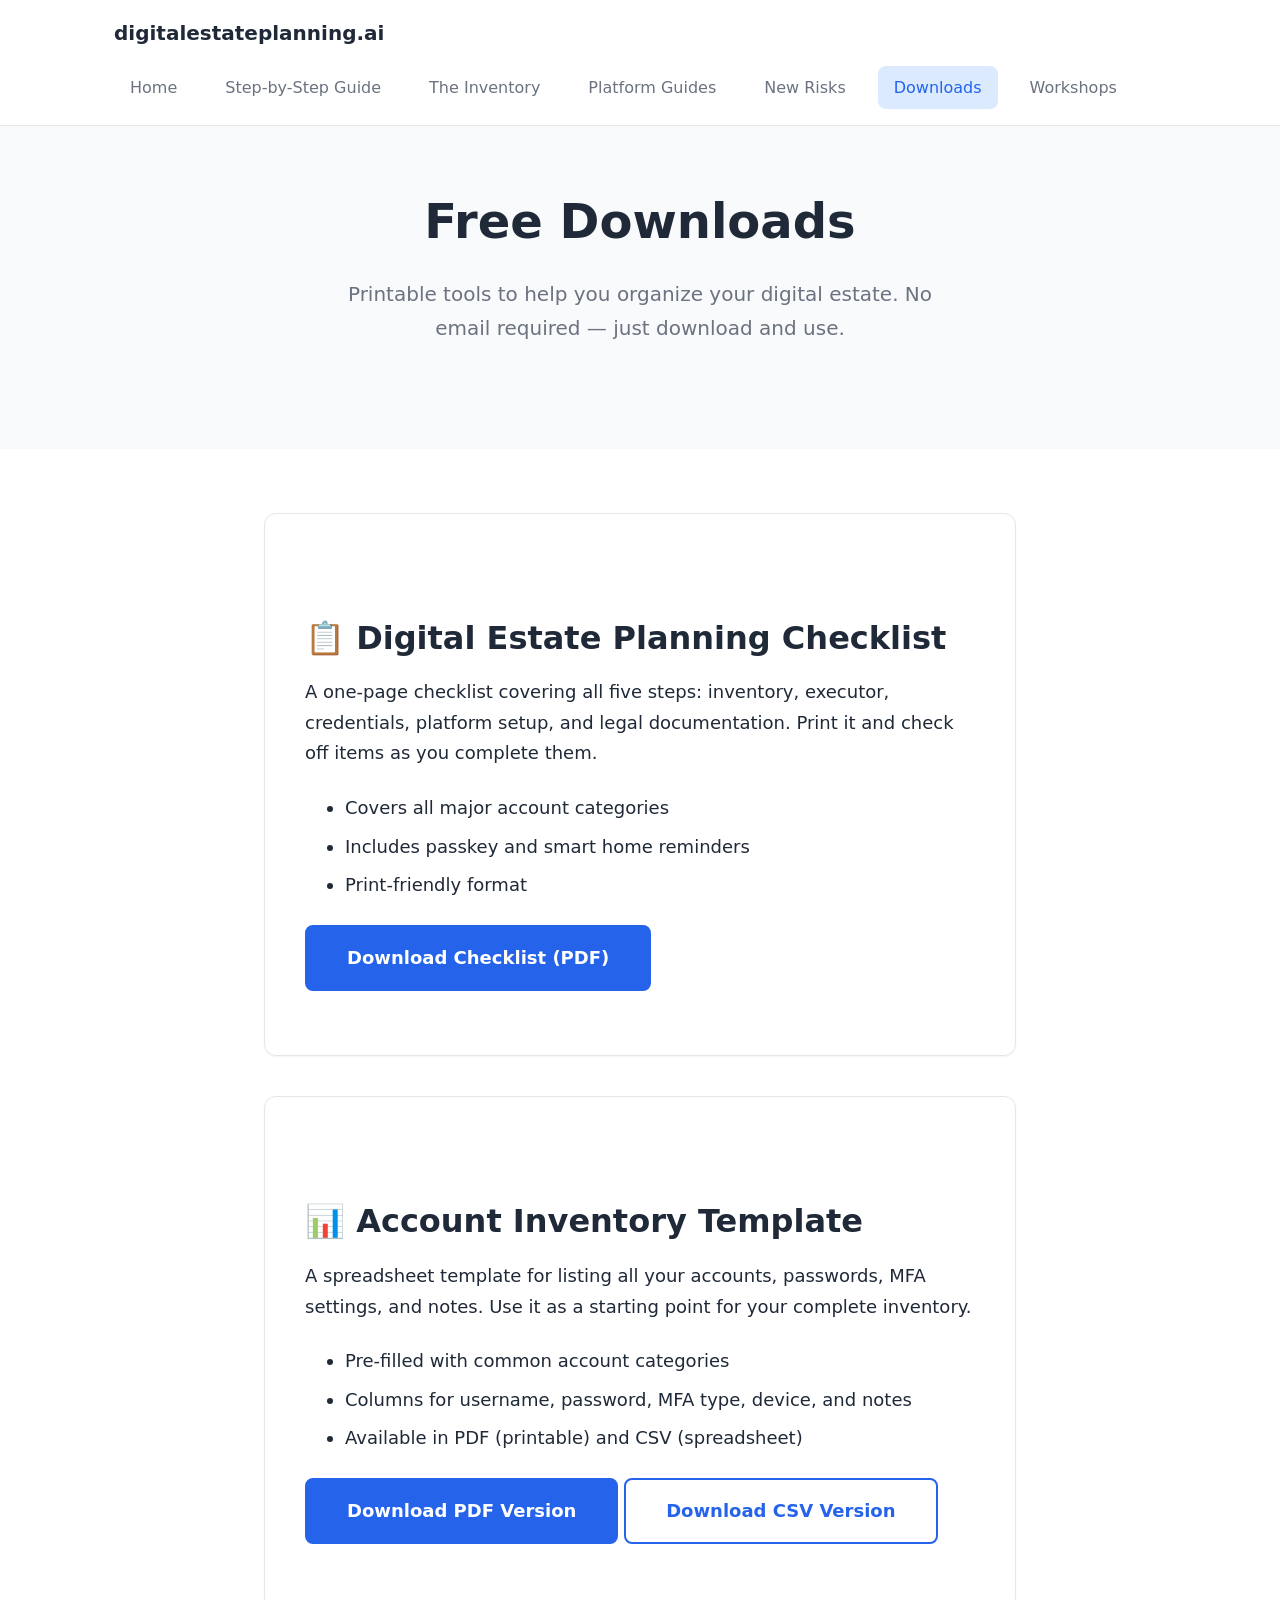
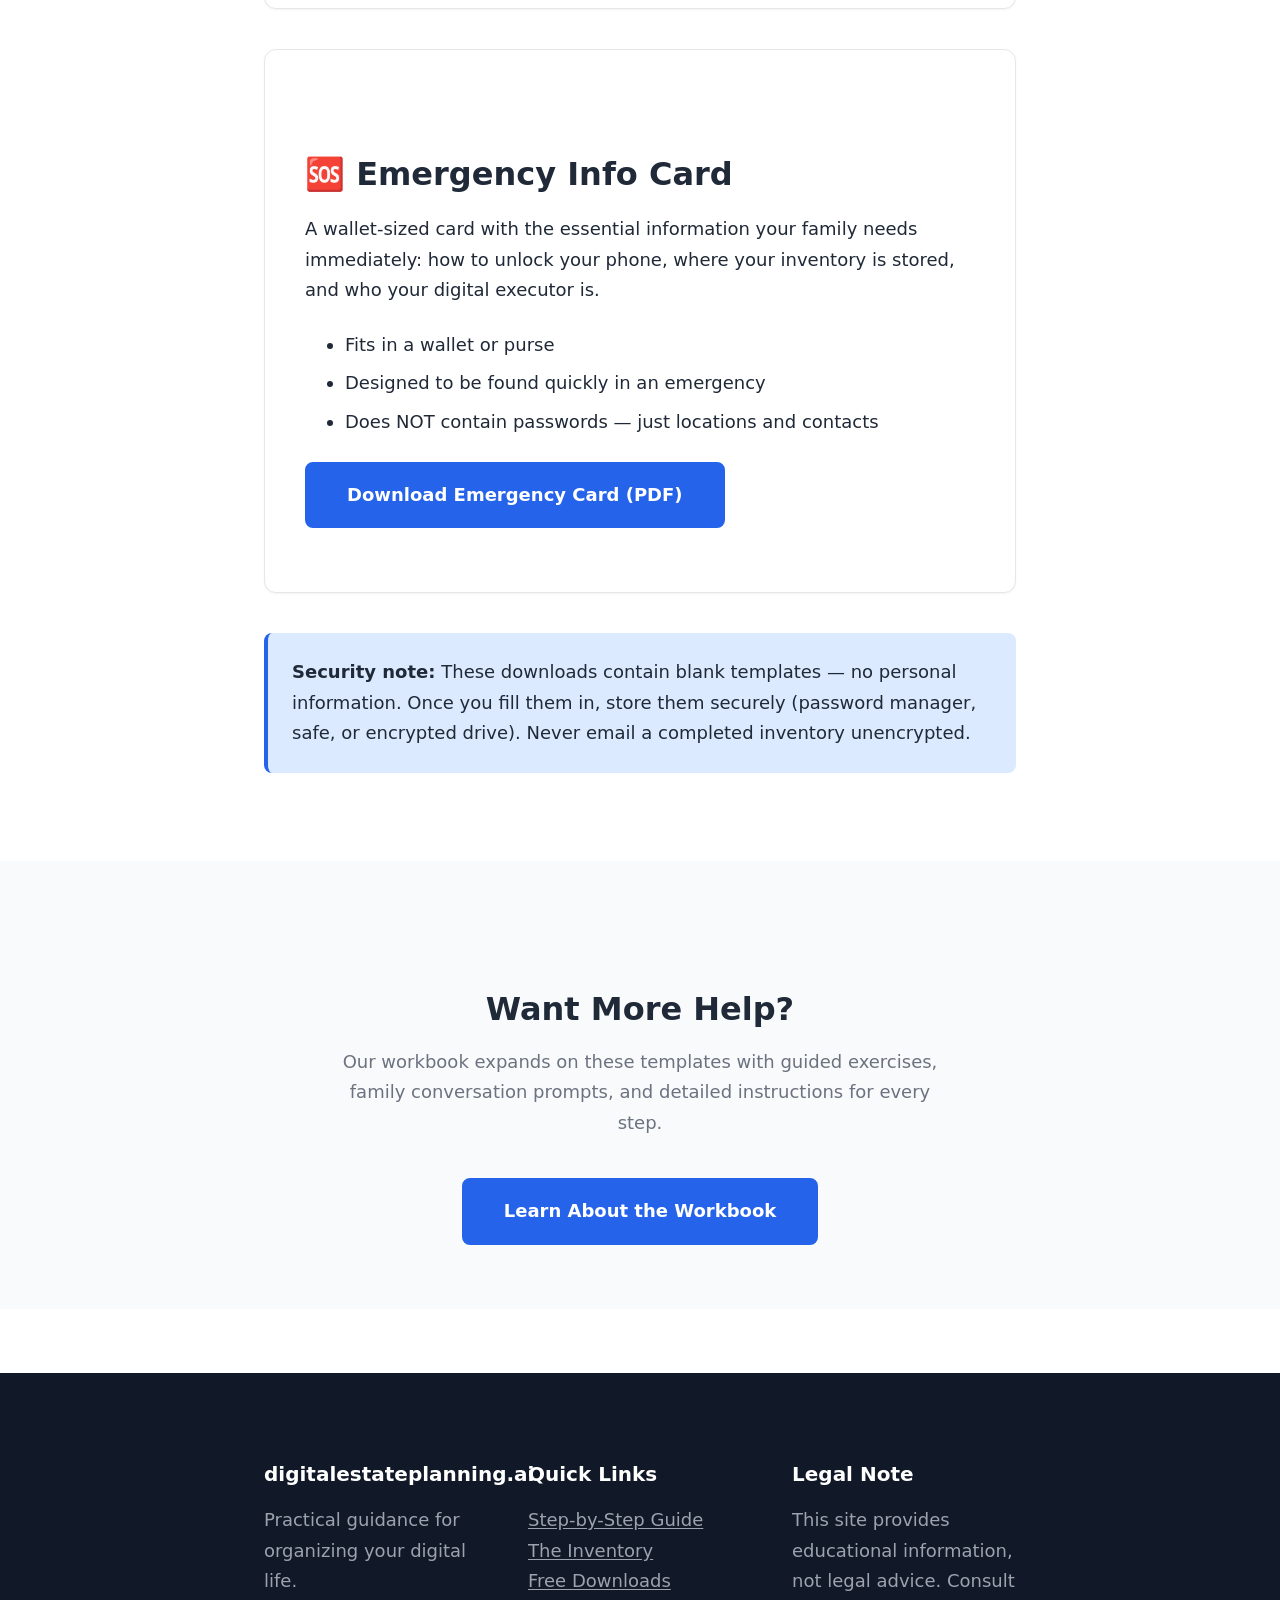
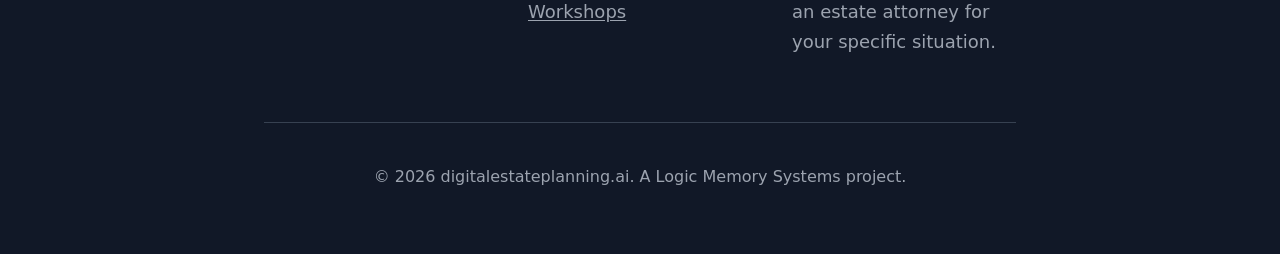
==== downloads.html @ 79cd07d3 "Initial commit: Digital Estate Planning static site" ====
<!DOCTYPE html>
<html lang="en">
<head>
  <meta charset="UTF-8">
  <meta name="viewport" content="width=device-width, initial-scale=1.0">
  <title>Downloads — Digital Estate Planning</title>
  <meta name="description" content="Free downloads: digital estate planning checklist, inventory template, and emergency info card.">
  <link rel="stylesheet" href="css/styles.css">
</head>
<body>

  <header class="site-header">
    <div class="header-inner">
      <a href="index.html" class="site-logo">digitalestateplanning.ai</a>
      <nav class="site-nav">
        <a href="index.html">Home</a>
        <a href="guide.html">Step-by-Step Guide</a>
        <a href="inventory.html">The Inventory</a>
        <a href="platforms.html">Platform Guides</a>
        <a href="new-risks.html">New Risks</a>
        <a href="downloads.html" class="active">Downloads</a>
        <a href="services.html">Workshops</a>
      </nav>
    </div>
  </header>

  <section class="hero" style="padding: var(--space-xl) 0;">
    <div class="container">
      <h1>Free Downloads</h1>
      <p class="hero-subtitle">
        Printable tools to help you organize your digital estate. 
        No email required — just download and use.
      </p>
    </div>
  </section>

  <section>
    <div class="container">

      <div class="card" style="margin-bottom: var(--space-lg);">
        <h2>📋 Digital Estate Planning Checklist</h2>
        <p>
          A one-page checklist covering all five steps: inventory, executor, credentials, 
          platform setup, and legal documentation. Print it and check off items as you complete them.
        </p>
        <ul>
          <li>Covers all major account categories</li>
          <li>Includes passkey and smart home reminders</li>
          <li>Print-friendly format</li>
        </ul>
        <p><a href="assets/checklist.pdf" class="btn btn-primary" download>Download Checklist (PDF)</a></p>
      </div>

      <div class="card" style="margin-bottom: var(--space-lg);">
        <h2>📊 Account Inventory Template</h2>
        <p>
          A spreadsheet template for listing all your accounts, passwords, MFA settings, and notes. 
          Use it as a starting point for your complete inventory.
        </p>
        <ul>
          <li>Pre-filled with common account categories</li>
          <li>Columns for username, password, MFA type, device, and notes</li>
          <li>Available in PDF (printable) and CSV (spreadsheet)</li>
        </ul>
        <p>
          <a href="assets/inventory-template.pdf" class="btn btn-primary" download>Download PDF Version</a>
          <a href="assets/inventory-template.csv" class="btn btn-secondary" download>Download CSV Version</a>
        </p>
      </div>

      <div class="card" style="margin-bottom: var(--space-lg);">
        <h2>🆘 Emergency Info Card</h2>
        <p>
          A wallet-sized card with the essential information your family needs immediately: 
          how to unlock your phone, where your inventory is stored, and who your digital executor is.
        </p>
        <ul>
          <li>Fits in a wallet or purse</li>
          <li>Designed to be found quickly in an emergency</li>
          <li>Does NOT contain passwords — just locations and contacts</li>
        </ul>
        <p><a href="assets/emergency-card.pdf" class="btn btn-primary" download>Download Emergency Card (PDF)</a></p>
      </div>

      <div class="callout mt-lg">
        <strong>Security note:</strong> These downloads contain blank templates — no personal information. 
        Once you fill them in, store them securely (password manager, safe, or encrypted drive). 
        Never email a completed inventory unencrypted.
      </div>

    </div>
  </section>

  <section class="section-alt">
    <div class="container">
      <h2 class="text-center">Want More Help?</h2>
      <p class="text-center text-light" style="max-width: 600px; margin: 0 auto var(--space-lg);">
        Our workbook expands on these templates with guided exercises, family conversation prompts, 
        and detailed instructions for every step.
      </p>
      <div class="text-center">
        <a href="services.html" class="btn btn-primary">Learn About the Workbook</a>
      </div>
    </div>
  </section>

  <footer class="site-footer">
    <div class="container">
      <div class="footer-grid">
        <div>
          <h4 style="color: white;">digitalestateplanning.ai</h4>
          <p>Practical guidance for organizing your digital life.</p>
        </div>
        <div>
          <h4 style="color: white;">Quick Links</h4>
          <p><a href="guide.html">Step-by-Step Guide</a><br>
          <a href="inventory.html">The Inventory</a><br>
          <a href="downloads.html">Free Downloads</a><br>
          <a href="services.html">Workshops</a></p>
        </div>
        <div>
          <h4 style="color: white;">Legal Note</h4>
          <p>This site provides educational information, not legal advice. Consult an estate attorney for your specific situation.</p>
        </div>
      </div>
      <div class="footer-bottom">
        <p>&copy; 2026 digitalestateplanning.ai. A Logic Memory Systems project.</p>
      </div>
    </div>
  </footer>

</body>
</html>
---- css/styles.css ----
/* ============================================
   Digital Estate Planning - CSS Variables
   Change these values to retheme the entire site
   ============================================ */

:root {
  /* Primary Colors */
  --color-primary: #2563eb;
  --color-primary-dark: #1d4ed8;
  --color-primary-light: #dbeafe;

  /* Secondary / Accent */
  --color-secondary: #059669;
  --color-secondary-dark: #047857;
  --color-secondary-light: #d1fae5;

  /* Warning / Alert */
  --color-warning: #d97706;
  --color-warning-light: #fef3c7;
  --color-danger: #dc2626;
  --color-danger-light: #fee2e2;

  /* Neutrals */
  --color-text: #1f2937;
  --color-text-light: #6b7280;
  --color-text-muted: #9ca3af;
  --color-bg: #ffffff;
  --color-bg-alt: #f9fafb;
  --color-bg-dark: #111827;
  --color-border: #e5e7eb;
  --color-border-dark: #d1d5db;

  /* Typography */
  --font-body: system-ui, -apple-system, BlinkMacSystemFont, 'Segoe UI', Roboto, sans-serif;
  --font-heading: var(--font-body);
  --font-size-base: 1.125rem;      /* 18px - senior-friendly */
  --font-size-sm: 1rem;
  --font-size-lg: 1.25rem;
  --font-size-xl: 1.5rem;
  --font-size-2xl: 2rem;
  --font-size-3xl: 2.5rem;
  --line-height: 1.7;
  --line-height-heading: 1.3;

  /* Spacing */
  --space-xs: 0.5rem;
  --space-sm: 1rem;
  --space-md: 1.5rem;
  --space-lg: 2.5rem;
  --space-xl: 4rem;
  --space-2xl: 6rem;

  /* Layout */
  --max-width: 800px;
  --max-width-wide: 1100px;
  --border-radius: 8px;
  --border-radius-lg: 12px;

  /* Shadows */
  --shadow-sm: 0 1px 2px rgba(0,0,0,0.05);
  --shadow-md: 0 4px 6px rgba(0,0,0,0.07);
  --shadow-lg: 0 10px 25px rgba(0,0,0,0.1);
}

/* ============================================
   Base Styles
   ============================================ */

*, *::before, *::after {
  box-sizing: border-box;
}

html {
  scroll-behavior: smooth;
  font-size: 16px;
}

body {
  margin: 0;
  padding: 0;
  font-family: var(--font-body);
  font-size: var(--font-size-base);
  line-height: var(--line-height);
  color: var(--color-text);
  background-color: var(--color-bg);
}

/* ============================================
   Typography
   ============================================ */

h1, h2, h3, h4 {
  font-family: var(--font-heading);
  line-height: var(--line-height-heading);
  margin-top: 0;
  color: var(--color-text);
}

h1 { font-size: var(--font-size-3xl); margin-bottom: var(--space-md); }
h2 { font-size: var(--font-size-2xl); margin-bottom: var(--space-sm); margin-top: var(--space-xl); }
h3 { font-size: var(--font-size-xl); margin-bottom: var(--space-sm); margin-top: var(--space-lg); }
h4 { font-size: var(--font-size-lg); margin-bottom: var(--space-xs); margin-top: var(--space-md); }

p {
  margin-bottom: var(--space-md);
}

a {
  color: var(--color-primary);
  text-decoration: underline;
  text-underline-offset: 2px;
}

a:hover {
  color: var(--color-primary-dark);
}

/* ============================================
   Layout Containers
   ============================================ */

.container {
  max-width: var(--max-width);
  margin: 0 auto;
  padding: 0 var(--space-md);
}

.container-wide {
  max-width: var(--max-width-wide);
  margin: 0 auto;
  padding: 0 var(--space-md);
}

/* ============================================
   Header & Navigation
   ============================================ */

.site-header {
  background-color: var(--color-bg);
  border-bottom: 1px solid var(--color-border);
  padding: var(--space-sm) 0;
  position: sticky;
  top: 0;
  z-index: 100;
}

.header-inner {
  max-width: var(--max-width-wide);
  margin: 0 auto;
  padding: 0 var(--space-md);
  display: flex;
  justify-content: space-between;
  align-items: center;
  flex-wrap: wrap;
  gap: var(--space-sm);
}

.site-logo {
  font-size: var(--font-size-lg);
  font-weight: 700;
  color: var(--color-text);
  text-decoration: none;
}

.site-logo:hover {
  color: var(--color-primary);
}

.site-nav {
  display: flex;
  gap: var(--space-sm);
  flex-wrap: wrap;
}

.site-nav a {
  color: var(--color-text-light);
  text-decoration: none;
  font-size: var(--font-size-sm);
  padding: var(--space-xs) var(--space-sm);
  border-radius: var(--border-radius);
  transition: all 0.2s;
}

.site-nav a:hover,
.site-nav a.active {
  color: var(--color-primary);
  background-color: var(--color-primary-light);
}

/* ============================================
   Hero Section
   ============================================ */

.hero {
  background-color: var(--color-bg-alt);
  padding: var(--space-2xl) 0;
  text-align: center;
}

.hero h1 {
  font-size: clamp(2rem, 5vw, 3rem);
  margin-bottom: var(--space-md);
}

.hero-subtitle {
  font-size: var(--font-size-lg);
  color: var(--color-text-light);
  max-width: 600px;
  margin: 0 auto var(--space-lg);
}

/* ============================================
   Buttons
   ============================================ */

.btn {
  display: inline-block;
  padding: var(--space-sm) var(--space-lg);
  font-size: var(--font-size-base);
  font-weight: 600;
  text-decoration: none;
  border-radius: var(--border-radius);
  border: 2px solid transparent;
  cursor: pointer;
  transition: all 0.2s;
}

.btn-primary {
  background-color: var(--color-primary);
  color: white;
  border-color: var(--color-primary);
}

.btn-primary:hover {
  background-color: var(--color-primary-dark);
  border-color: var(--color-primary-dark);
  color: white;
}

.btn-secondary {
  background-color: transparent;
  color: var(--color-primary);
  border-color: var(--color-primary);
}

.btn-secondary:hover {
  background-color: var(--color-primary-light);
}

.btn-group {
  display: flex;
  gap: var(--space-sm);
  flex-wrap: wrap;
  justify-content: center;
}

/* ============================================
   Cards
   ============================================ */

.card {
  background-color: var(--color-bg);
  border: 1px solid var(--color-border);
  border-radius: var(--border-radius-lg);
  padding: var(--space-lg);
  margin-bottom: var(--space-md);
  box-shadow: var(--shadow-sm);
}

.card-grid {
  display: grid;
  grid-template-columns: repeat(auto-fit, minmax(280px, 1fr));
  gap: var(--space-md);
  margin: var(--space-lg) 0;
}

/* ============================================
   Alerts / Callouts
   ============================================ */

.callout {
  padding: var(--space-md);
  border-radius: var(--border-radius);
  border-left: 4px solid var(--color-primary);
  background-color: var(--color-primary-light);
  margin: var(--space-md) 0;
}

.callout-warning {
  border-left-color: var(--color-warning);
  background-color: var(--color-warning-light);
}

.callout-danger {
  border-left-color: var(--color-danger);
  background-color: var(--color-danger-light);
}

.callout-success {
  border-left-color: var(--color-secondary);
  background-color: var(--color-secondary-light);
}

/* ============================================
   Lists
   ============================================ */

ul, ol {
  margin-bottom: var(--space-md);
  padding-left: var(--space-lg);
}

li {
  margin-bottom: var(--space-xs);
}

.checklist {
  list-style: none;
  padding-left: 0;
}

.checklist li {
  padding-left: 2rem;
  position: relative;
}

.checklist li::before {
  content: "☐";
  position: absolute;
  left: 0;
  color: var(--color-primary);
  font-weight: bold;
}

/* ============================================
   Tables
   ============================================ */

table {
  width: 100%;
  border-collapse: collapse;
  margin: var(--space-md) 0;
  font-size: var(--font-size-sm);
}

th, td {
  padding: var(--space-sm);
  text-align: left;
  border-bottom: 1px solid var(--color-border);
}

th {
  background-color: var(--color-bg-alt);
  font-weight: 600;
  color: var(--color-text);
}

tr:hover {
  background-color: var(--color-bg-alt);
}

/* ============================================
   Sections
   ============================================ */

section {
  padding: var(--space-xl) 0;
}

.section-alt {
  background-color: var(--color-bg-alt);
}

.section-title {
  text-align: center;
  margin-bottom: var(--space-lg);
}

/* ============================================
   Footer
   ============================================ */

.site-footer {
  background-color: var(--color-bg-dark);
  color: var(--color-text-muted);
  padding: var(--space-xl) 0 var(--space-lg);
  margin-top: var(--space-xl);
}

.site-footer a {
  color: var(--color-text-muted);
}

.site-footer a:hover {
  color: white;
}

.footer-grid {
  display: grid;
  grid-template-columns: repeat(auto-fit, minmax(200px, 1fr));
  gap: var(--space-lg);
  margin-bottom: var(--space-lg);
}

.footer-bottom {
  border-top: 1px solid #374151;
  padding-top: var(--space-md);
  text-align: center;
  font-size: var(--font-size-sm);
}

/* ============================================
   Utility Classes
   ============================================ */

.text-center { text-align: center; }
.text-muted { color: var(--color-text-muted); }
.text-light { color: var(--color-text-light); }
.mt-0 { margin-top: 0; }
.mb-0 { margin-bottom: 0; }
.mt-lg { margin-top: var(--space-lg); }
.mb-lg { margin-bottom: var(--space-lg); }

/* ============================================
   Print Styles
   ============================================ */

@media print {
  .site-header,
  .site-footer,
  .btn {
    display: none;
  }

  body {
    font-size: 12pt;
    line-height: 1.5;
  }

  .card {
    border: 1px solid #ccc;
    break-inside: avoid;
  }
}

/* ============================================
   Responsive
   ============================================ */

@media (max-width: 640px) {
  :root {
    --font-size-base: 1rem;
    --space-xl: 2.5rem;
    --space-2xl: 4rem;
  }

  .header-inner {
    flex-direction: column;
    align-items: flex-start;
  }

  .site-nav {
    width: 100%;
    justify-content: flex-start;
  }

  .btn-group {
    flex-direction: column;
  }

  .btn {
    width: 100%;
    text-align: center;
  }
}
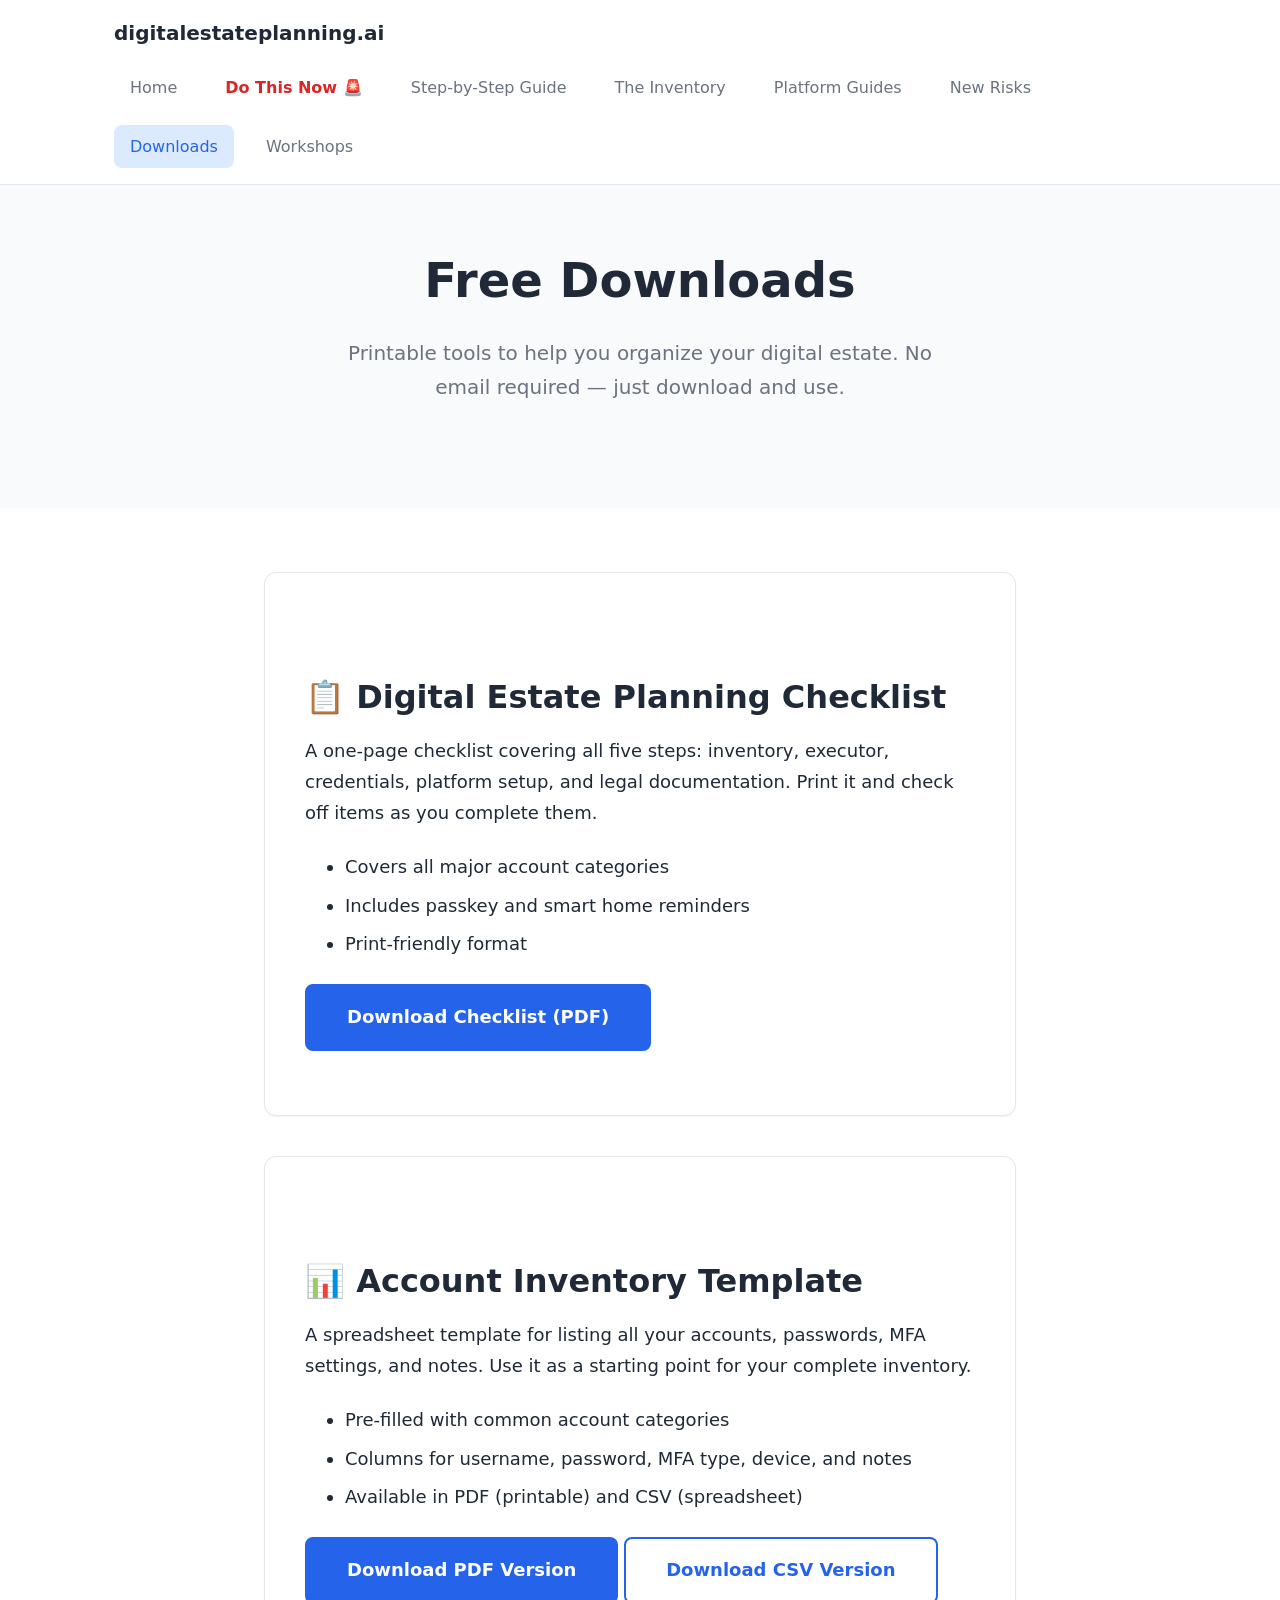
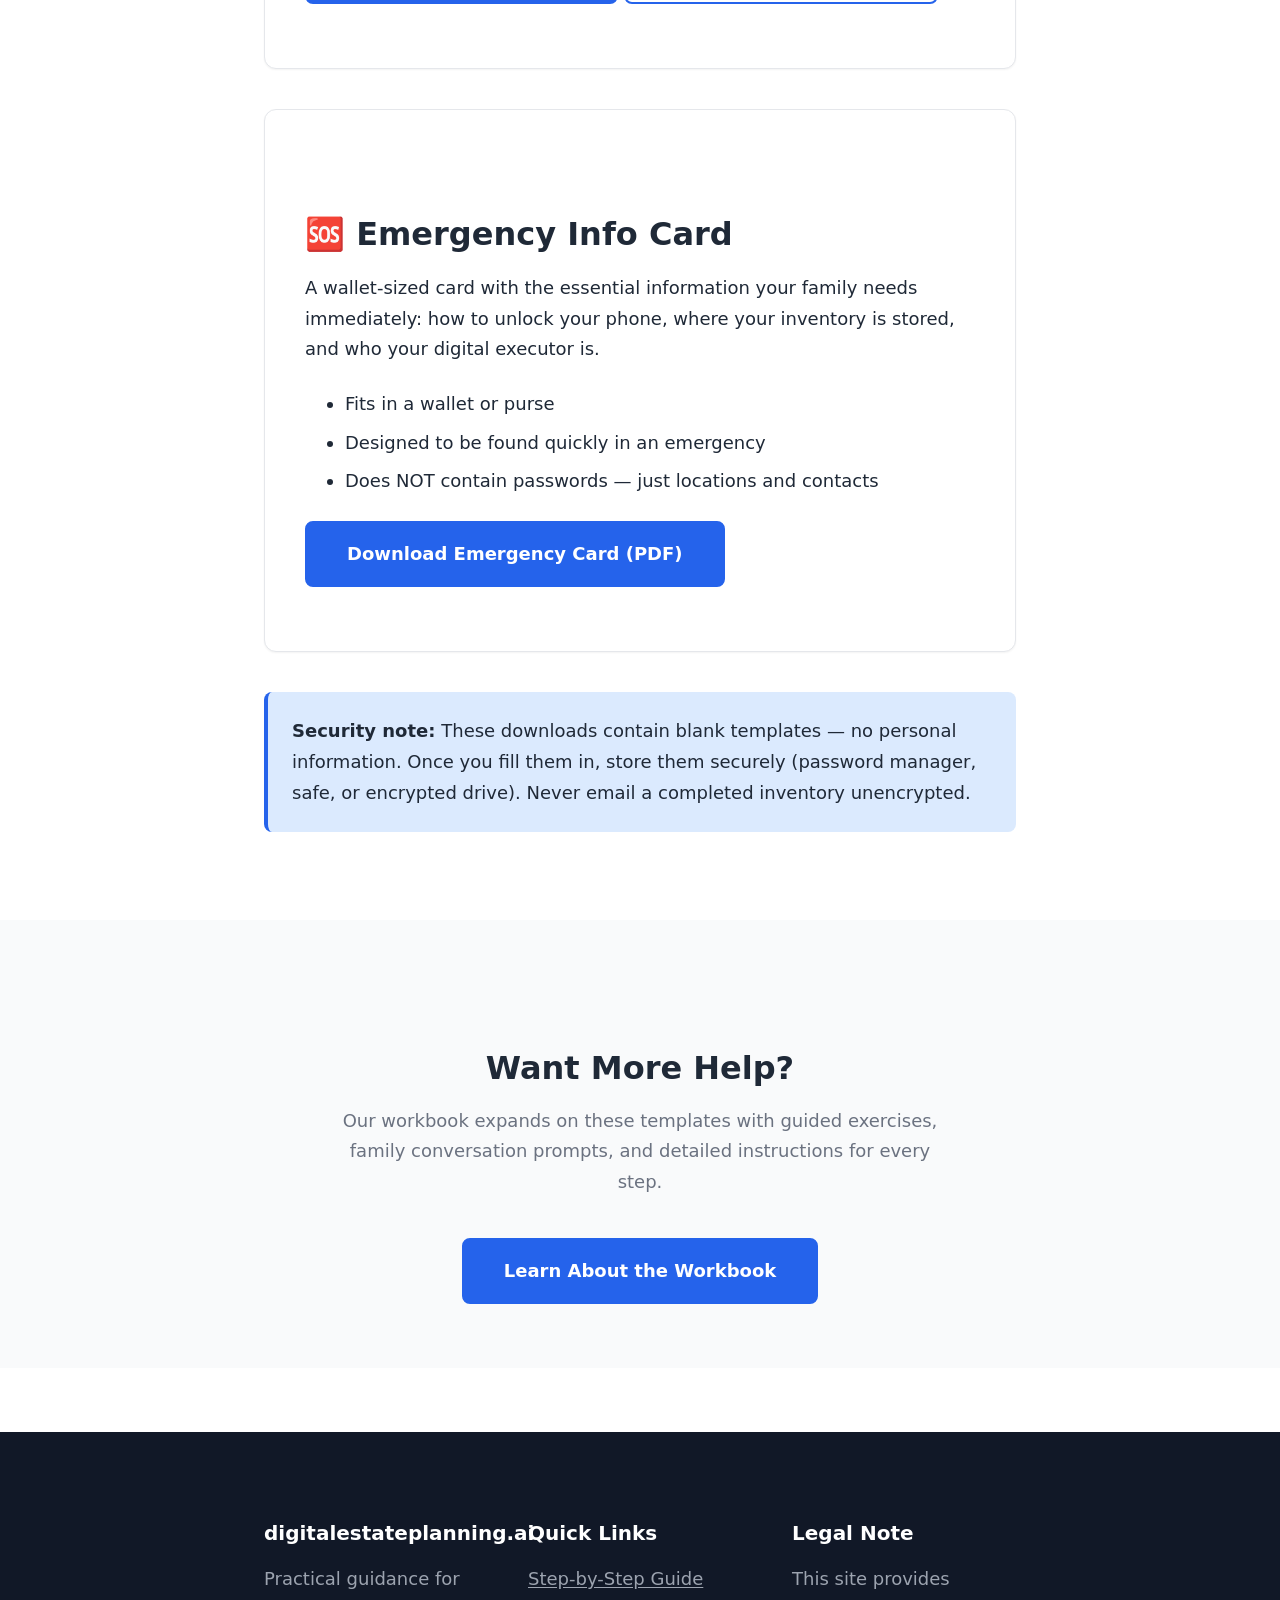
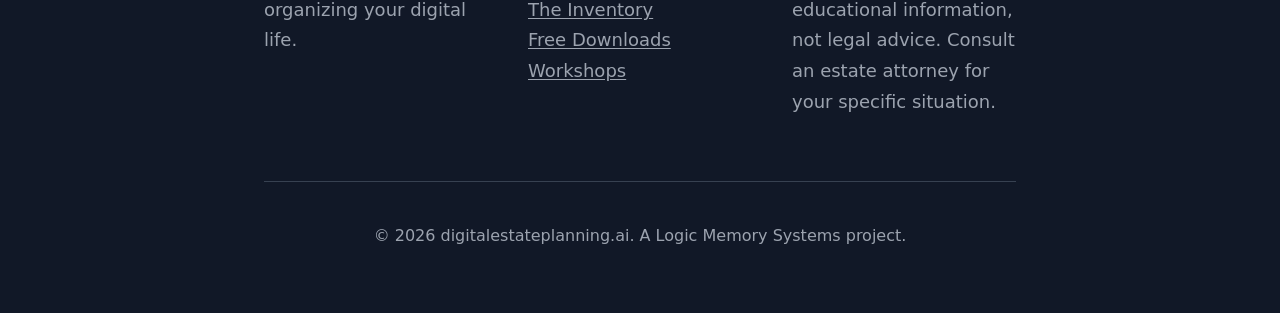
==== commit 507874e0: "Add 'Do This Right Now' page: phone unlock + Face ID disable with banner on all pages" ====
--- a/downloads.html
+++ b/downloads.html
@@ -14,6 +14,7 @@
       <a href="index.html" class="site-logo">digitalestateplanning.ai</a>
       <nav class="site-nav">
         <a href="index.html">Home</a>
+        <a href="do-this-now.html" style="color: #dc2626; font-weight: 600;">Do This Now 🚨</a>
         <a href="guide.html">Step-by-Step Guide</a>
         <a href="inventory.html">The Inventory</a>
         <a href="platforms.html">Platform Guides</a>
